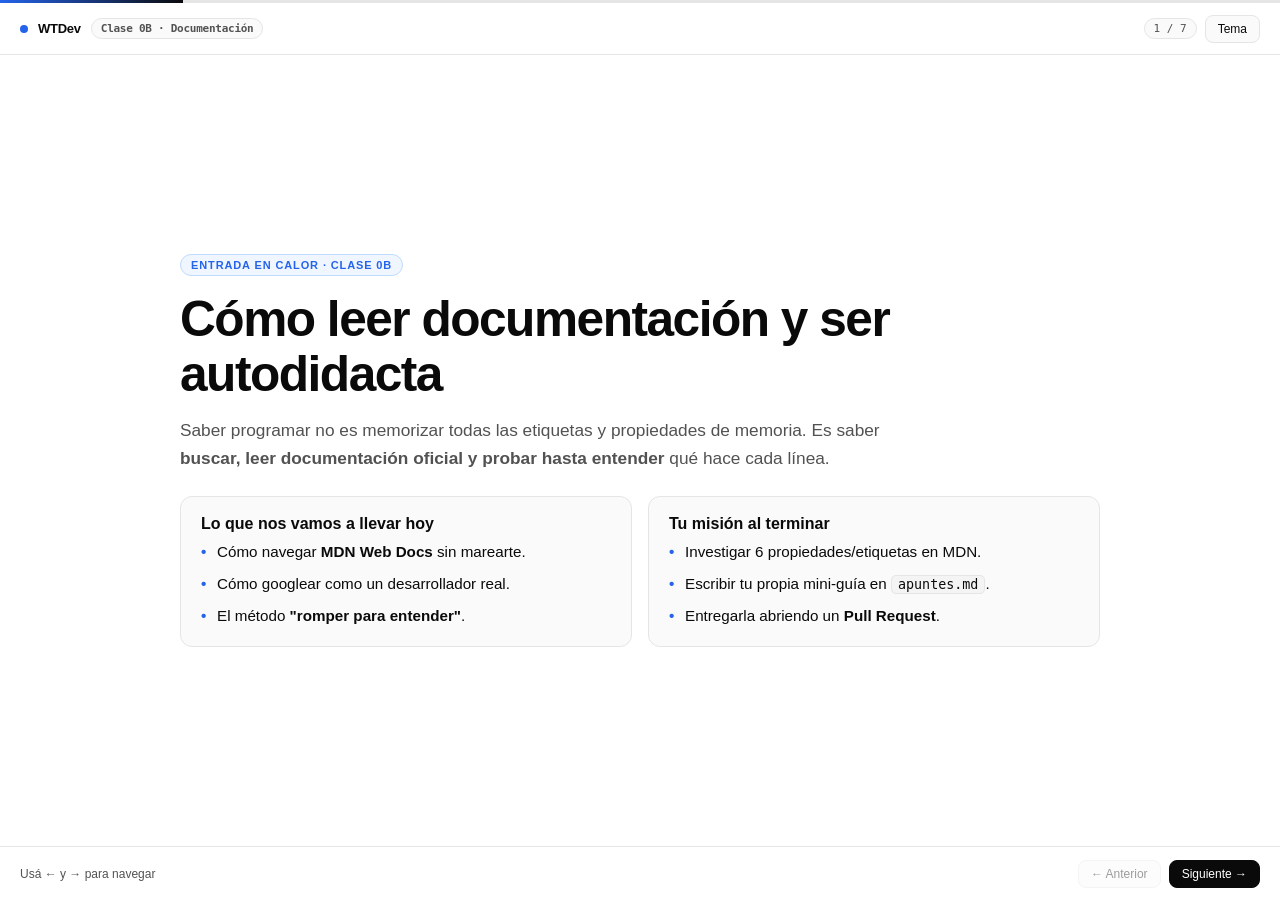
==== clases/clase-00-documentacion/presentacion.html @ beccd102 "feat(clase-00-doc): agregar presentacion interactiva de lectura de documentacion" ====
<!doctype html>
<html lang="es">
  <head>
    <meta charset="UTF-8" />
    <meta name="viewport" content="width=device-width, initial-scale=1.0" />
    <title>WTDev — Clase 0B: Cómo Leer Documentación</title>
    <style>
      :root {
        --bg: #ffffff;
        --surface: #fafafa;
        --surface-2: #f4f4f5;
        --hover: #efefef;
        --border: #e5e5e5;
        --border-strong: #d4d4d4;
        --fg: #0a0a0a;
        --muted: #525252;
        --subtle: #737373;
        --cta-bg: #0a0a0a;
        --cta-fg: #ffffff;

        --accent: #2563eb;
        --accent-bg: #eff6ff;
        --accent-border: #bfdbfe;

        --ok-bg: #f0fdf4;
        --ok-fg: #15803d;
        --ok-border: #bbf7d0;

        --err-bg: #fef2f2;
        --err-fg: #b91c1c;
        --err-border: #fecaca;

        --warn-bg: #fffbeb;
        --warn-fg: #b45309;
        --warn-border: #fde68a;

        --code-bg: #0f1117;
        --code-fg: #e5e7eb;
        --code-border: #1f2430;
      }

      :root.dark {
        --bg: #000000;
        --surface: #0a0a0a;
        --surface-2: #121212;
        --hover: #1a1a1a;
        --border: #222222;
        --border-strong: #333333;
        --fg: #f5f5f5;
        --muted: #a3a3a3;
        --subtle: #737373;
        --cta-bg: #ffffff;
        --cta-fg: #000000;

        --accent: #60a5fa;
        --accent-bg: #0b1629;
        --accent-border: #1e3a5f;

        --ok-bg: #052e16;
        --ok-fg: #86efac;
        --ok-border: #14532d;

        --err-bg: #2a0a0a;
        --err-fg: #fca5a5;
        --err-border: #7f1d1d;

        --warn-bg: #1c1405;
        --warn-fg: #fcd34d;
        --warn-border: #451a03;

        --code-bg: #090b10;
        --code-fg: #f3f4f6;
        --code-border: #222733;
      }

      * {
        box-sizing: border-box;
        margin: 0;
        padding: 0;
      }

      html,
      body {
        height: 100%;
      }

      body {
        background: var(--bg);
        color: var(--fg);
        font-family: -apple-system, BlinkMacSystemFont, "Inter", "Segoe UI", Roboto, sans-serif;
        min-height: 100vh;
        display: flex;
        flex-direction: column;
        -webkit-font-smoothing: antialiased;
        overflow-x: hidden;
      }

      .progress-track {
        height: 3px;
        width: 100%;
        background: var(--border);
        flex-shrink: 0;
      }

      .progress-fill {
        height: 100%;
        background: linear-gradient(90deg, var(--accent), var(--fg));
        transition: width 0.25s ease;
      }

      header {
        height: 52px;
        border-bottom: 1px solid var(--border);
        padding: 0 20px;
        display: flex;
        align-items: center;
        justify-content: space-between;
        font-size: 13px;
        flex-shrink: 0;
        background: var(--bg);
      }

      .brand {
        font-weight: 700;
        letter-spacing: -0.02em;
        display: flex;
        align-items: center;
        gap: 10px;
      }

      .brand-dot {
        width: 8px;
        height: 8px;
        border-radius: 999px;
        background: var(--accent);
        display: inline-block;
      }

      .pill {
        font-size: 11px;
        font-family: ui-monospace, SFMono-Regular, Menlo, monospace;
        color: var(--muted);
        border: 1px solid var(--border);
        background: var(--surface);
        padding: 3px 9px;
        border-radius: 999px;
      }

      .controls {
        display: flex;
        align-items: center;
        gap: 8px;
      }

      button {
        cursor: pointer;
        font-family: inherit;
        font-size: 12px;
        font-weight: 500;
        border-radius: 8px;
        border: 1px solid var(--border);
        background: var(--surface);
        color: var(--fg);
        padding: 6px 12px;
        transition: background 0.15s, border-color 0.15s, opacity 0.15s;
      }

      button:hover:not(:disabled) {
        background: var(--hover);
        border-color: var(--border-strong);
      }

      button:disabled {
        opacity: 0.4;
        cursor: not-allowed;
      }

      button.primary {
        background: var(--cta-bg);
        color: var(--cta-fg);
        border-color: var(--cta-bg);
      }

      button.primary:hover:not(:disabled) {
        opacity: 0.88;
      }

      main {
        flex: 1;
        display: flex;
        align-items: center;
        justify-content: center;
        padding: 28px 24px;
      }

      section.slide {
        display: none;
        width: 100%;
        max-width: 920px;
        animation: fadeIn 0.22s ease;
      }

      section.slide.active {
        display: block;
      }

      @keyframes fadeIn {
        from {
          opacity: 0;
          transform: translateY(6px);
        }
        to {
          opacity: 1;
          transform: translateY(0);
        }
      }

      .eyebrow {
        display: inline-block;
        font-size: 11px;
        font-weight: 600;
        text-transform: uppercase;
        letter-spacing: 0.08em;
        color: var(--accent);
        background: var(--accent-bg);
        border: 1px solid var(--accent-border);
        padding: 4px 10px;
        border-radius: 999px;
        margin-bottom: 16px;
      }

      h1 {
        font-size: clamp(2rem, 4.4vw, 3.1rem);
        line-height: 1.1;
        letter-spacing: -0.03em;
        margin-bottom: 16px;
      }

      h2 {
        font-size: clamp(1.5rem, 3vw, 2.15rem);
        line-height: 1.18;
        letter-spacing: -0.025em;
        margin-bottom: 12px;
      }

      h3 {
        font-size: 1rem;
        font-weight: 600;
        margin-bottom: 8px;
      }

      p.lead {
        font-size: 1.08rem;
        line-height: 1.6;
        color: var(--muted);
        max-width: 720px;
        margin-bottom: 24px;
      }

      .grid-2 {
        display: grid;
        grid-template-columns: repeat(2, minmax(0, 1fr));
        gap: 16px;
      }

      .grid-4 {
        display: grid;
        grid-template-columns: repeat(2, minmax(0, 1fr));
        gap: 14px;
      }

      .card {
        background: var(--surface);
        border: 1px solid var(--border);
        border-radius: 12px;
        padding: 18px 20px;
      }

      .card.ok {
        background: var(--ok-bg);
        border-color: var(--ok-border);
      }

      .card.ok h3 {
        color: var(--ok-fg);
      }

      .card.err {
        background: var(--err-bg);
        border-color: var(--err-border);
      }

      .card.err h3 {
        color: var(--err-fg);
      }

      .card.warn {
        background: var(--warn-bg);
        border-color: var(--warn-border);
      }

      .card.warn h3 {
        color: var(--warn-fg);
      }

      ul.clean {
        list-style: none;
        display: flex;
        flex-direction: column;
        gap: 9px;
        font-size: 0.95rem;
        line-height: 1.5;
        color: var(--fg);
      }

      ul.clean li {
        position: relative;
        padding-left: 16px;
      }

      ul.clean li::before {
        content: "•";
        position: absolute;
        left: 0;
        color: var(--accent);
        font-weight: 700;
      }

      code {
        font-family: ui-monospace, SFMono-Regular, Menlo, monospace;
        font-size: 0.88em;
        background: var(--surface-2);
        border: 1px solid var(--border);
        padding: 1px 6px;
        border-radius: 5px;
      }

      pre {
        background: var(--code-bg);
        color: var(--code-fg);
        border: 1px solid var(--code-border);
        border-radius: 10px;
        padding: 14px 16px;
        overflow-x: auto;
        font-family: ui-monospace, SFMono-Regular, Menlo, monospace;
        font-size: 0.86rem;
        line-height: 1.55;
      }

      .step-num {
        display: inline-flex;
        align-items: center;
        justify-content: center;
        width: 24px;
        height: 24px;
        border-radius: 999px;
        background: var(--accent-bg);
        border: 1px solid var(--accent-border);
        color: var(--accent);
        font-size: 12px;
        font-weight: 700;
        margin-bottom: 10px;
      }

      .search-row {
        display: flex;
        align-items: center;
        justify-content: space-between;
        gap: 12px;
        padding: 12px 14px;
        border-radius: 10px;
        border: 1px solid var(--border);
        background: var(--surface);
        font-size: 0.92rem;
      }

      .tag {
        font-size: 11px;
        font-weight: 600;
        padding: 2px 8px;
        border-radius: 999px;
        white-space: nowrap;
      }

      .tag.bad {
        background: var(--err-bg);
        color: var(--err-fg);
        border: 1px solid var(--err-border);
      }

      .tag.good {
        background: var(--ok-bg);
        color: var(--ok-fg);
        border: 1px solid var(--ok-border);
      }

      /* Interactive Playground */
      .demo-wrap {
        display: grid;
        grid-template-columns: 1fr 1fr;
        gap: 16px;
        align-items: stretch;
      }

      .demo-stage {
        background: var(--surface-2);
        border: 1px dashed var(--border-strong);
        border-radius: 12px;
        min-height: 220px;
        display: flex;
        align-items: center;
        justify-content: center;
        padding: 24px;
      }

      .demo-box {
        width: 150px;
        height: 150px;
        background: linear-gradient(135deg, #2563eb, #7c3aed);
        color: #ffffff;
        display: flex;
        align-items: center;
        justify-content: center;
        font-weight: 700;
        font-size: 14px;
        transition: all 0.2s ease;
        user-select: none;
      }

      .slider-group {
        display: flex;
        flex-direction: column;
        gap: 12px;
      }

      .slider-row {
        display: flex;
        flex-direction: column;
        gap: 4px;
        font-size: 13px;
      }

      .slider-label {
        display: flex;
        justify-content: space-between;
        font-family: ui-monospace, SFMono-Regular, Menlo, monospace;
        font-size: 12px;
      }

      input[type="range"] {
        width: 100%;
        accent-color: var(--accent);
      }

      footer {
        height: 54px;
        border-top: 1px solid var(--border);
        padding: 0 20px;
        display: flex;
        align-items: center;
        justify-content: space-between;
        font-size: 12px;
        color: var(--muted);
        flex-shrink: 0;
        background: var(--bg);
      }

      @media (max-width: 720px) {
        .grid-2,
        .grid-4,
        .demo-wrap {
          grid-template-columns: 1fr;
        }
      }
    </style>
  </head>
  <body>
    <div class="progress-track">
      <div class="progress-fill" id="progressFill" style="width: 14%"></div>
    </div>

    <header>
      <div class="brand">
        <span class="brand-dot"></span>
        <span>WTDev</span>
        <span class="pill">Clase 0B · Documentación</span>
      </div>
      <div class="controls">
        <span class="pill" id="slideCounter">1 / 7</span>
        <button type="button" id="themeBtn" title="Cambiar tema">Tema</button>
      </div>
    </header>

    <main>
      <!-- SLIDE 1 -->
      <section class="slide active">
        <span class="eyebrow">Entrada en Calor · Clase 0B</span>
        <h1>Cómo leer documentación y ser autodidacta</h1>
        <p class="lead">
          Saber programar no es memorizar todas las etiquetas y propiedades de memoria. Es saber
          <strong>buscar, leer documentación oficial y probar hasta entender</strong> qué hace cada línea.
        </p>
        <div class="grid-2">
          <div class="card">
            <h3>Lo que nos vamos a llevar hoy</h3>
            <ul class="clean">
              <li>Cómo navegar <strong>MDN Web Docs</strong> sin marearte.</li>
              <li>Cómo googlear como un desarrollador real.</li>
              <li>El método <strong>"romper para entender"</strong>.</li>
            </ul>
          </div>
          <div class="card">
            <h3>Tu misión al terminar</h3>
            <ul class="clean">
              <li>Investigar 6 propiedades/etiquetas en MDN.</li>
              <li>Escribir tu propia mini-guía en <code>apuntes.md</code>.</li>
              <li>Entregarla abriendo un <strong>Pull Request</strong>.</li>
            </ul>
          </div>
        </div>
      </section>

      <!-- SLIDE 2 -->
      <section class="slide">
        <span class="eyebrow">El hábito clave</span>
        <h2>La trampa de copiar y pegar</h2>
        <p class="lead">
          Copiar un ejemplo sin entenderlo te ahorra 2 minutos hoy, pero te frena 2 horas mañana
          cuando necesitás cambiar algo y no sabés qué tocar.
        </p>
        <div class="grid-2">
          <div class="card err">
            <h3>Copiar a ciegas</h3>
            <ul class="clean">
              <li>Pegás el bloque entero del ejemplo esperando que ande.</li>
              <li>Si se rompe el diseño, empezás a probar cosas al azar.</li>
              <li>En el siguiente proyecto no sabés por dónde arrancar.</li>
            </ul>
          </div>
          <div class="card ok">
            <h3>Leer, romper y entender</h3>
            <ul class="clean">
              <li>Leés qué hace la propiedad y qué valores acepta.</li>
              <li>Cambiás 2 valores a propósito para ver qué pasa.</li>
              <li>Podés explicarlo con tus palabras y adaptarlo a cualquier caso.</li>
            </ul>
          </div>
        </div>
      </section>

      <!-- SLIDE 3 -->
      <section class="slide">
        <span class="eyebrow">Mapa de MDN</span>
        <h2>La documentación no se lee como un libro</h2>
        <p class="lead">
          Cuando abrís una página de <strong>MDN Web Docs</strong>, no leas todo de arriba a abajo.
          Andá directo a estas 4 zonas en orden:
        </p>
        <div class="grid-4">
          <div class="card">
            <span class="step-num">1</span>
            <h3>Descripción corta</h3>
            <p style="color: var(--muted); font-size: 0.92rem; line-height: 1.5">
              Las primeras 2 líneas te confirman si esa es la propiedad que estás buscando.
            </p>
          </div>
          <div class="card">
            <span class="step-num">2</span>
            <h3>Ejemplo interactivo (Try it)</h3>
            <p style="color: var(--muted); font-size: 0.92rem; line-height: 1.5">
              Tocá los botones y cambiá valores ahí mismo. Es la forma más rápida de verlo en acción.
            </p>
          </div>
          <div class="card">
            <span class="step-num">3</span>
            <h3>Sintaxis y valores</h3>
            <p style="color: var(--muted); font-size: 0.92rem; line-height: 1.5">
              Mirá qué unidades o palabras clave acepta (ej. <code>px</code>, <code>%</code>, <code>center</code>).
            </p>
          </div>
          <div class="card warn">
            <span class="step-num">4</span>
            <h3>Qué saltear al principio</h3>
            <p style="color: var(--muted); font-size: 0.92rem; line-height: 1.5">
              Ignorá especificaciones W3C y tablas históricas de navegadores viejos.
            </p>
          </div>
        </div>
      </section>

      <!-- SLIDE 4 -->
      <section class="slide">
        <span class="eyebrow">Búsqueda efectiva</span>
        <h2>Cómo googlear como un dev</h2>
        <p class="lead">
          Usá siempre la fórmula: <code>tecnología + qué querés lograr + mdn</code>.
          En inglés suele haber más resultados, pero MDN tiene gran parte traducida al español.
        </p>
        <div style="display: flex; flex-direction: column; gap: 10px">
          <div class="search-row">
            <span>"como hago para que los bordes de mi caja no sean cuadrados en la pagina"</span>
            <span class="tag bad">Muy largo</span>
          </div>
          <div class="search-row">
            <span><code>css border radius mdn</code></span>
            <span class="tag good">Directo al grano</span>
          </div>
          <div class="search-row">
            <span><code>css center items flexbox mdn</code></span>
            <span class="tag good">Directo al grano</span>
          </div>
          <div class="search-row">
            <span><code>css box shadow mdn</code></span>
            <span class="tag good">Directo al grano</span>
          </div>
        </div>
      </section>

      <!-- SLIDE 5 -->
      <section class="slide">
        <span class="eyebrow">Demo en vivo</span>
        <h2>Romper para entender</h2>
        <p class="lead">
          Mové los controles y mirá qué pasa con el CSS y con la caja. Así se prueba una propiedad
          después de leer su documentación:
        </p>
        <div class="demo-wrap">
          <div class="demo-stage">
            <div class="demo-box" id="demoBox">Caja</div>
          </div>
          <div class="card slider-group">
            <div class="slider-row">
              <div class="slider-label">
                <span>border-radius</span>
                <span id="valRadius">12px</span>
              </div>
              <input type="range" id="inRadius" min="0" max="75" value="12" />
            </div>
            <div class="slider-row">
              <div class="slider-label">
                <span>opacity</span>
                <span id="valOpacity">1.00</span>
              </div>
              <input type="range" id="inOpacity" min="15" max="100" value="100" />
            </div>
            <div class="slider-row">
              <div class="slider-label">
                <span>rotate (transform)</span>
                <span id="valRotate">0deg</span>
              </div>
              <input type="range" id="inRotate" min="-45" max="45" value="0" />
            </div>
            <pre id="demoCode">.caja {
  border-radius: 12px;
  opacity: 1;
  transform: rotate(0deg);
}</pre>
          </div>
        </div>
      </section>

      <!-- SLIDE 6 -->
      <section class="slide">
        <span class="eyebrow">Consigna práctica</span>
        <h2>Armá tu propia documentación</h2>
        <p class="lead">
          Creá <code>entregas/&lt;tu-usuario&gt;/clase-00-documentacion/apuntes.md</code> y documentá
          <strong>al menos 6 temas</strong> investigados en MDN:
        </p>
        <div class="grid-2">
          <div class="card">
            <h3>Qué temas incluir</h3>
            <ul class="clean">
              <li><strong>3 temas que ya usamos:</strong> <code>width</code> en <code>%</code>, <code>flex-direction</code>, <code>justify-content</code>, <code>align-items</code>, selectores (<code>a img</code> vs <code>.clase</code>).</li>
              <li><strong>3 propiedades nuevas:</strong> buscadas desde cero en MDN (ej. <code>border-radius</code>, <code>box-shadow</code>, <code>opacity</code>, <code>cursor</code>, <code>:hover</code>, <code>gap</code>).</li>
            </ul>
          </div>
          <div class="card">
            <h3>Cada ficha debe tener</h3>
            <ul class="clean">
              <li>Enlace oficial a <strong>MDN</strong>.</li>
              <li>Explicación <strong>con tus palabras</strong> (sin copiar).</li>
              <li>2 o 3 valores principales.</li>
              <li>Un <strong>ejemplo propio</strong> + qué probaste o descubriste.</li>
            </ul>
          </div>
        </div>
      </section>

      <!-- SLIDE 7 -->
      <section class="slide">
        <span class="eyebrow">Entrega en GitHub</span>
        <h2>Subilo como Pull Request</h2>
        <p class="lead">
          Recordá trabajar <strong>solo dentro de tu carpeta</strong> para que el check automático
          <code>evaluar-pr</code> quede en verde.
        </p>
        <pre># 1. Actualizá tu fork y creá la rama
git checkout main
git pull origin main
git checkout -b entrega/clase-00-documentacion

# 2. Creá entregas/&lt;tu-usuario&gt;/clase-00-documentacion/apuntes.md

# 3. Guardá y subí tus cambios
git add .
git commit -m "docs: apuntes de lectura de documentacion"
git push origin entrega/clase-00-documentacion</pre>
        <p style="margin-top: 14px; font-size: 0.92rem; color: var(--muted)">
          Después entrá a tu fork en GitHub → <strong>Compare &amp; pull request</strong> → completá la plantilla (declaración honesta de IA incluida).
        </p>
      </section>
    </main>

    <footer>
      <span>Usá ← y → para navegar</span>
      <div class="controls">
        <button type="button" id="prevBtn">← Anterior</button>
        <button type="button" id="nextBtn" class="primary">Siguiente →</button>
      </div>
    </footer>

    <script>
      const slides = Array.from(document.querySelectorAll('section.slide'));
      const counter = document.getElementById('slideCounter');
      const progress = document.getElementById('progressFill');
      const prevBtn = document.getElementById('prevBtn');
      const nextBtn = document.getElementById('nextBtn');
      const themeBtn = document.getElementById('themeBtn');

      let current = 0;

      function render() {
        slides.forEach((s, i) => s.classList.toggle('active', i === current));
        counter.textContent = `${current + 1} / ${slides.length}`;
        progress.style.width = `${((current + 1) / slides.length) * 100}%`;
        prevBtn.disabled = current === 0;
        nextBtn.disabled = current === slides.length - 1;
      }

      function go(delta) {
        const next = Math.max(0, Math.min(slides.length - 1, current + delta));
        if (next !== current) {
          current = next;
          render();
        }
      }

      prevBtn.addEventListener('click', () => go(-1));
      nextBtn.addEventListener('click', () => go(1));

      window.addEventListener('keydown', (e) => {
        if (e.target && ['INPUT', 'TEXTAREA'].includes(e.target.tagName)) return;
        if (e.key === 'ArrowRight' || e.key === ' ') {
          e.preventDefault();
          go(1);
        } else if (e.key === 'ArrowLeft') {
          e.preventDefault();
          go(-1);
        }
      });

      themeBtn.addEventListener('click', () => {
        document.documentElement.classList.toggle('dark');
      });

      // Demo interactiva Slide 5
      const demoBox = document.getElementById('demoBox');
      const demoCode = document.getElementById('demoCode');
      const inRadius = document.getElementById('inRadius');
      const inOpacity = document.getElementById('inOpacity');
      const inRotate = document.getElementById('inRotate');
      const valRadius = document.getElementById('valRadius');
      const valOpacity = document.getElementById('valOpacity');
      const valRotate = document.getElementById('valRotate');

      function updateDemo() {
        const r = inRadius.value;
        const o = (Number(inOpacity.value) / 100).toFixed(2);
        const rot = inRotate.value;

        valRadius.textContent = `${r}px`;
        valOpacity.textContent = o;
        valRotate.textContent = `${rot}deg`;

        demoBox.style.borderRadius = `${r}px`;
        demoBox.style.opacity = o;
        demoBox.style.transform = `rotate(${rot}deg)`;

        demoCode.textContent = `.caja {\n  border-radius: ${r}px;\n  opacity: ${o};\n  transform: rotate(${rot}deg);\n}`;
      }

      inRadius.addEventListener('input', updateDemo);
      inOpacity.addEventListener('input', updateDemo);
      inRotate.addEventListener('input', updateDemo);
      updateDemo();
      render();
    </script>
  </body>
</html>
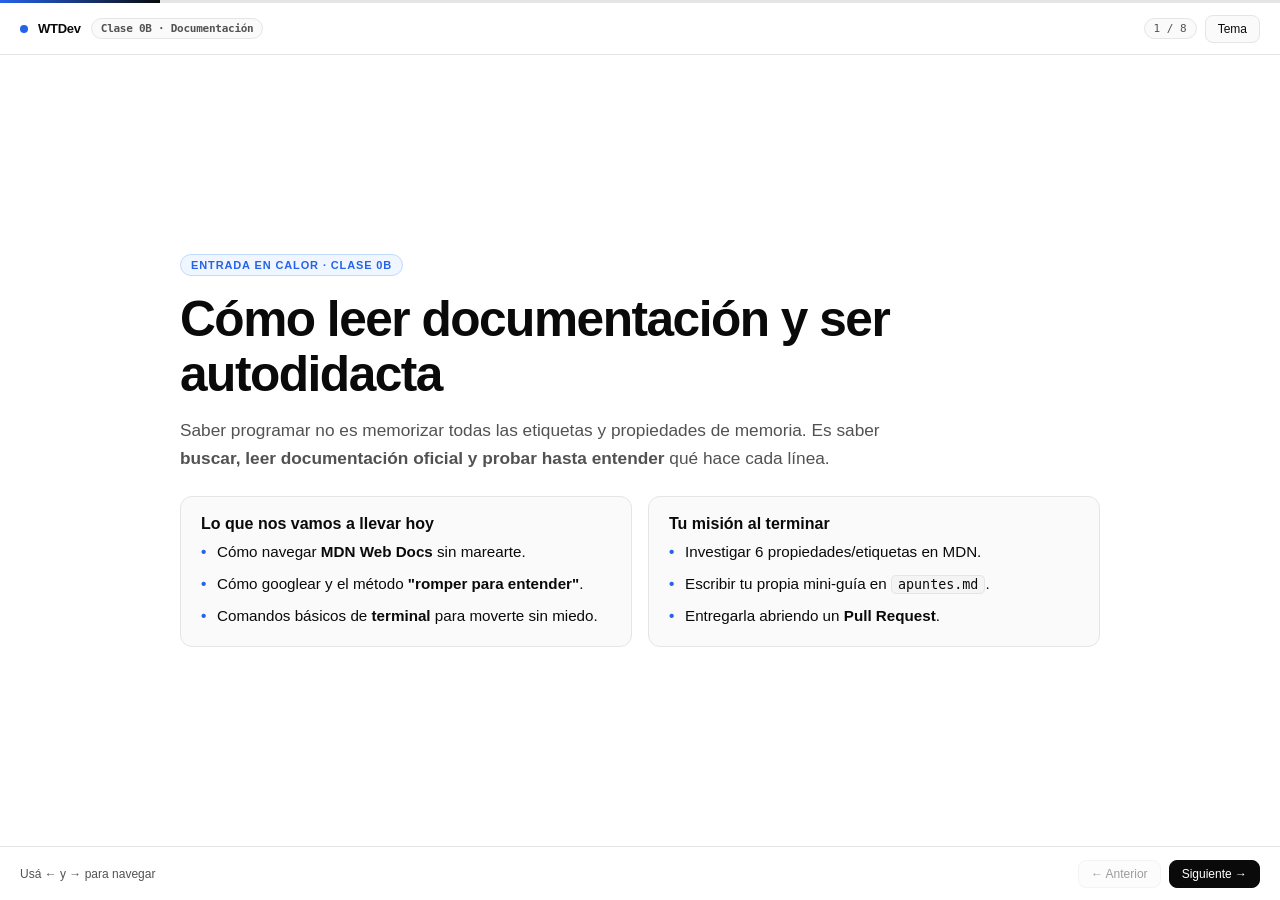
==== commit c4119de6: "feat(clase-00-doc): agregar bloque de manejo basico de terminal" ====
--- a/clases/clase-00-documentacion/presentacion.html
+++ b/clases/clase-00-documentacion/presentacion.html
@@ -486,7 +486,7 @@
         <span class="pill">Clase 0B · Documentación</span>
       </div>
       <div class="controls">
-        <span class="pill" id="slideCounter">1 / 7</span>
+        <span class="pill" id="slideCounter">1 / 8</span>
         <button type="button" id="themeBtn" title="Cambiar tema">Tema</button>
       </div>
     </header>
@@ -505,8 +505,8 @@
             <h3>Lo que nos vamos a llevar hoy</h3>
             <ul class="clean">
               <li>Cómo navegar <strong>MDN Web Docs</strong> sin marearte.</li>
-              <li>Cómo googlear como un desarrollador real.</li>
-              <li>El método <strong>"romper para entender"</strong>.</li>
+              <li>Cómo googlear y el método <strong>"romper para entender"</strong>.</li>
+              <li>Comandos básicos de <strong>terminal</strong> para moverte sin miedo.</li>
             </ul>
           </div>
           <div class="card">
@@ -661,6 +661,37 @@
 
       <!-- SLIDE 6 -->
       <section class="slide">
+        <span class="eyebrow">Terminal básica</span>
+        <h2>Supervivencia en la Terminal</h2>
+        <p class="lead">
+          La terminal no muerde: es lo mismo que el explorador de carpetas de Windows/Mac, pero con
+          texto. Estos <strong>6 comandos</strong> te resuelven el 90% del día a día:
+        </p>
+        <div class="grid-2">
+          <div class="card">
+            <h3>Navegar y crear carpetas</h3>
+            <ul class="clean">
+              <li><code>pwd</code> — muestra <strong>en qué carpeta estás parado</strong>.</li>
+              <li><code>ls</code> — lista los archivos y carpetas de ese lugar.</li>
+              <li><code>cd carpeta</code> — entra a una carpeta (<code>cd ..</code> sube un nivel).</li>
+              <li><code>mkdir nombre</code> — crea una carpeta nueva.</li>
+              <li><code>clear</code> — limpia la pantalla cuando hay mucho texto.</li>
+            </ul>
+          </div>
+          <div class="card warn">
+            <h3>Atajos y error #1</h3>
+            <ul class="clean">
+              <li><strong><code>Tab</code>:</strong> autocompleta nombres de carpetas y archivos (evitá tipear todo a mano).</li>
+              <li><strong>Flechas <code>↑</code> / <code>↓</code>:</strong> recuperan comandos que ya escribiste.</li>
+              <li><strong><code>Ctrl + C</code>:</strong> frena un comando que se quedó colgado.</li>
+              <li><strong>Error #1:</strong> correr <code>git</code> o <code>node</code> parado en la carpeta equivocada. Chequeá siempre con <code>pwd</code> y <code>ls</code>.</li>
+            </ul>
+          </div>
+        </div>
+      </section>
+
+      <!-- SLIDE 7 -->
+      <section class="slide">
         <span class="eyebrow">Consigna práctica</span>
         <h2>Armá tu propia documentación</h2>
         <p class="lead">
@@ -687,7 +718,7 @@
         </div>
       </section>
 
-      <!-- SLIDE 7 -->
+      <!-- SLIDE 8 -->
       <section class="slide">
         <span class="eyebrow">Entrega en GitHub</span>
         <h2>Subilo como Pull Request</h2>
@@ -695,12 +726,14 @@
           Recordá trabajar <strong>solo dentro de tu carpeta</strong> para que el check automático
           <code>evaluar-pr</code> quede en verde.
         </p>
-        <pre># 1. Actualizá tu fork y creá la rama
+        <pre># 1. Chequeá que estás en curso-repo, actualizá y creá la rama
+pwd
 git checkout main
 git pull origin main
 git checkout -b entrega/clase-00-documentacion
 
-# 2. Creá entregas/&lt;tu-usuario&gt;/clase-00-documentacion/apuntes.md
+# 2. Creá tu carpeta desde la terminal y armá apuntes.md adentro
+mkdir entregas/&lt;tu-usuario&gt;/clase-00-documentacion
 
 # 3. Guardá y subí tus cambios
 git add .
